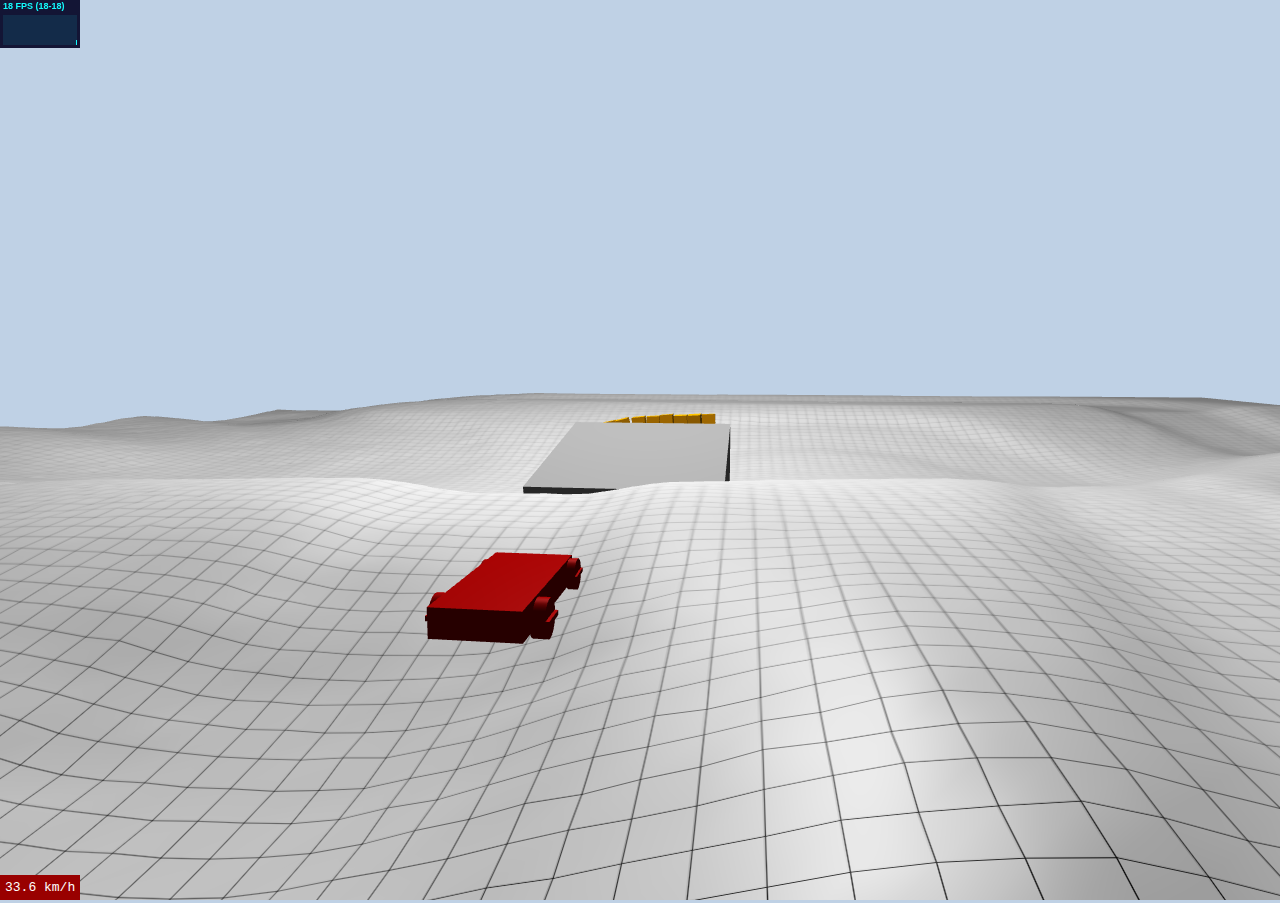
==== index.html @ f3095230 "integrated gamepad support" ====
<!DOCTYPE html>
<html lang="en">
    <head>
        <title>demo 1</title>
        <meta charset="utf-8">
        <meta name="viewport" content="width=device-width, user-scalable=no, minimum-scale=1.0, maximum-scale=1.0">
        <link rel="icon" href="data:,">
        <link rel="stylesheet" href="main.css">
    </head>
    <body>
		<div id="speedometer">0.0 km/h</div>

		<script src="./src/ext/ammo/ammo.js"></script>

        <script src="./src/ext/three/three.min.js"></script>
        <script src="./src/ext/three/OrbitControls.js"></script>
        <script src="./src/ext/three/stats.min.js"></script>

        <script src="./src/ext/noise.js"></script>
        <script src="./src/gamepad3.js"></script>

        <script src="./src/objects.js"></script>
        <script src="./src/terrain.js"></script>
        <script src="./src/car.js"></script>
        <script src="./src/main.js"></script>
    </body>
</html>
---- main.css ----
body {
    color: #61443e;
    font-family:Monospace;
    font-size:13px;
    text-align:center;
    background-color: #bfd1e5;
    margin: 0px;
    overflow: hidden;
}

#speedometer {
    color: #ffffff;
    background-color: #990000;
    position: absolute;
    bottom: 0px;
    padding: 5px;
}
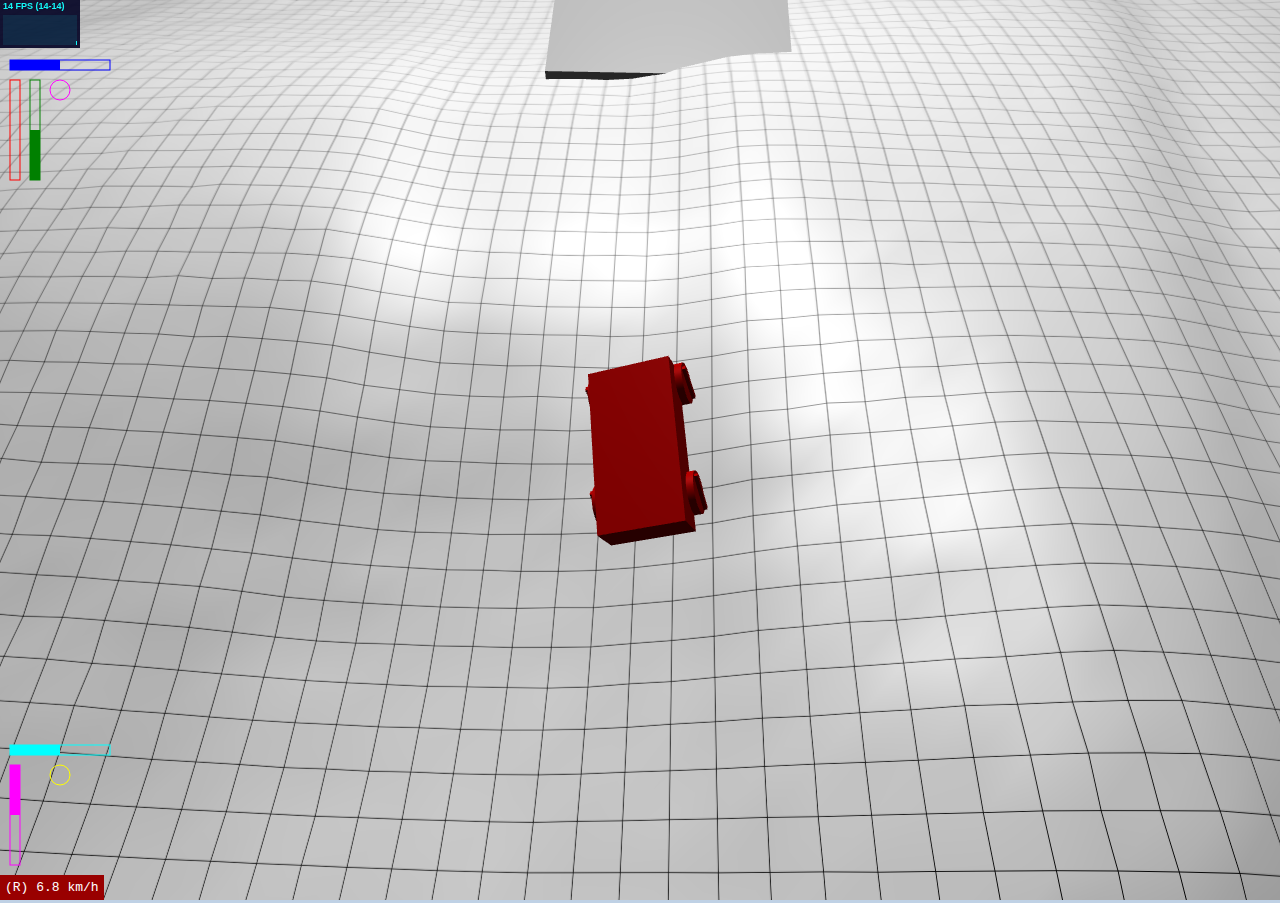
==== commit f00aa431: "added input ui to create UI overlays. added 2 implementations to see gamepad/keys input the the driv" ====
--- a/index.html
+++ b/index.html
@@ -18,6 +18,7 @@
 
         <script src="./src/ext/noise.js"></script>
         <script src="./src/gamepad3.js"></script>
+        <script src="./src/input-ui.js"></script>
 
         <script src="./src/objects.js"></script>
         <script src="./src/terrain.js"></script>
--- a/main.css
+++ b/main.css
@@ -15,3 +15,18 @@
     bottom: 0px;
     padding: 5px;
 }
+
+svg {
+    pointer-events: none;
+    position: absolute;
+}
+
+#cu-gamepad {
+    left: 0;
+    bottom: 25px;
+}
+
+#cu-car {
+    left: 0;
+    top: 50px;
+}
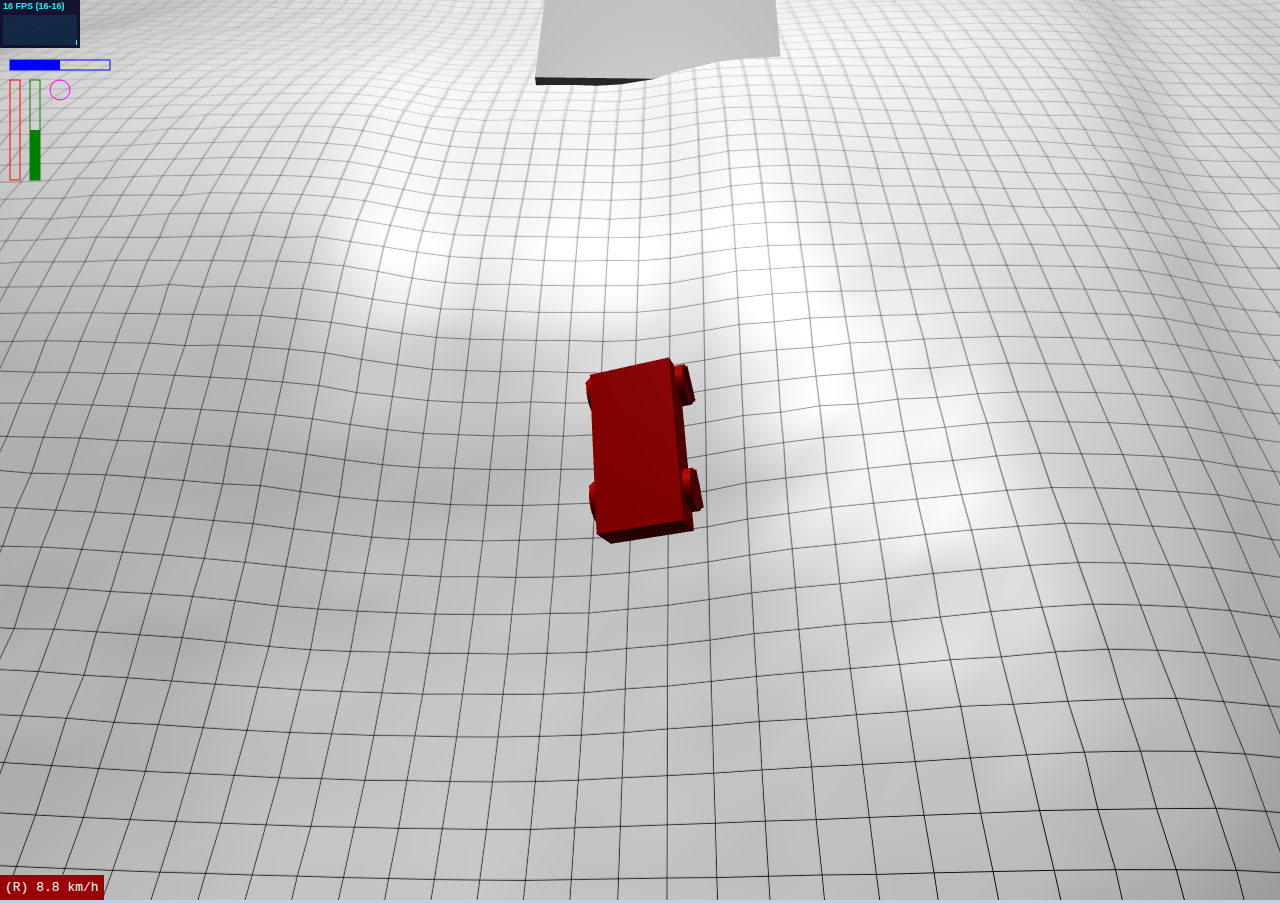
==== commit 368d1f64: "improved virtual gamepad a lot. improved the integration of input devices" ====
--- a/index.html
+++ b/index.html
@@ -17,7 +17,13 @@
         <script src="./src/ext/three/stats.min.js"></script>
 
         <script src="./src/ext/noise.js"></script>
+
+        <script>
+            window.controller = { x:0, y:0, b1:false };
+        </script>
+
         <script src="./src/gamepad3.js"></script>
+        <script src="./src/virtual-gamepad.js"></script>
         <script src="./src/input-ui.js"></script>
 
         <script src="./src/objects.js"></script>
--- a/main.css
+++ b/main.css
@@ -6,6 +6,7 @@
     background-color: #bfd1e5;
     margin: 0px;
     overflow: hidden;
+    touch-action: none;
 }
 
 #speedometer {
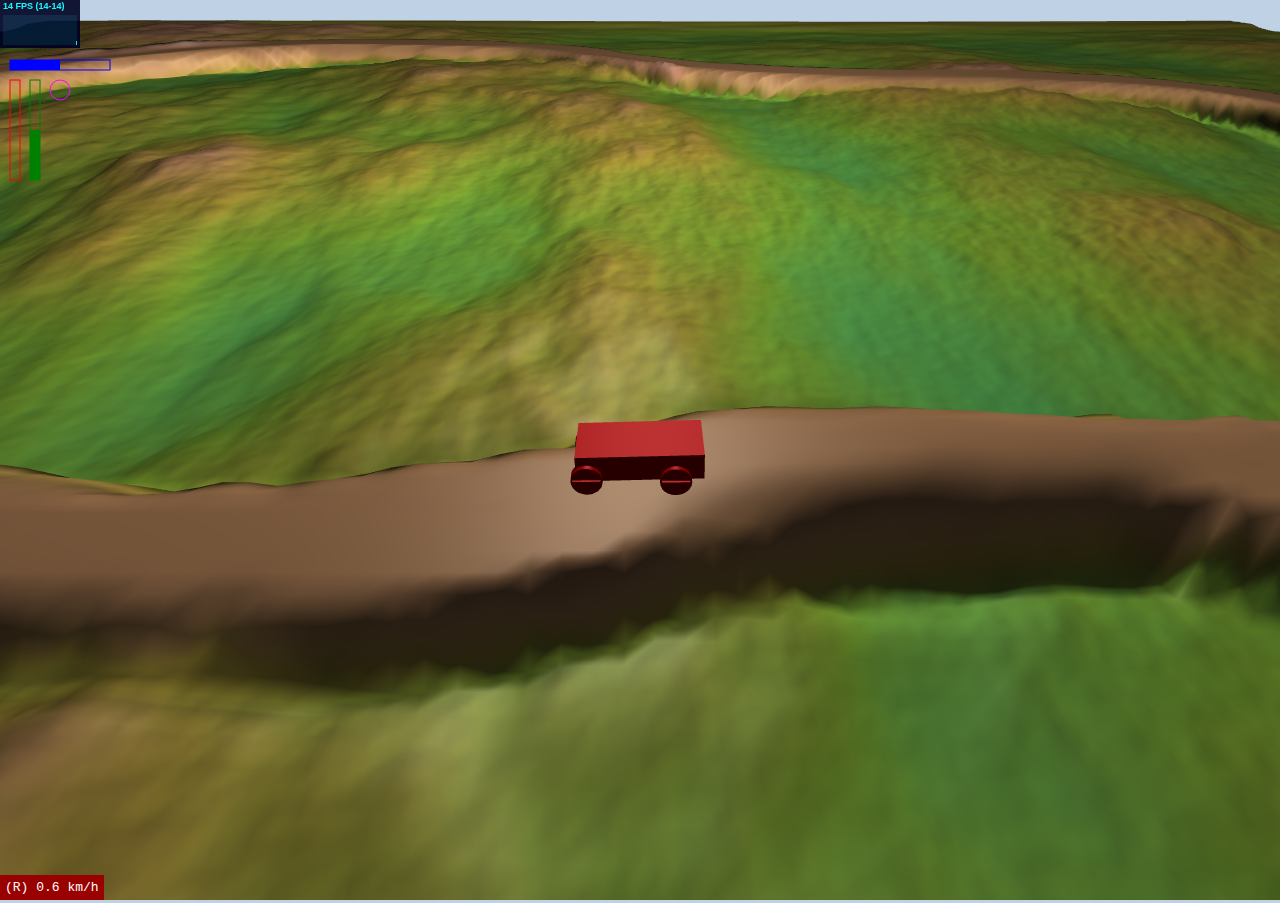
==== commit 20ab28b5: "disabling noise functions. making virtual gamepad only apply to touch devices. adding C binding to t" ====
--- a/index.html
+++ b/index.html
@@ -13,10 +13,9 @@
 		<script src="./src/ext/ammo/ammo.js"></script>
 
         <script src="./src/ext/three/three.min.js"></script>
-        <script src="./src/ext/three/OrbitControls.js"></script>
         <script src="./src/ext/three/stats.min.js"></script>
 
-        <script src="./src/ext/noise.js"></script>
+        <!-- <script src="./src/ext/noise.js"></script> -->
 
         <script>
             window.controller = { x:0, y:0, b1:false };
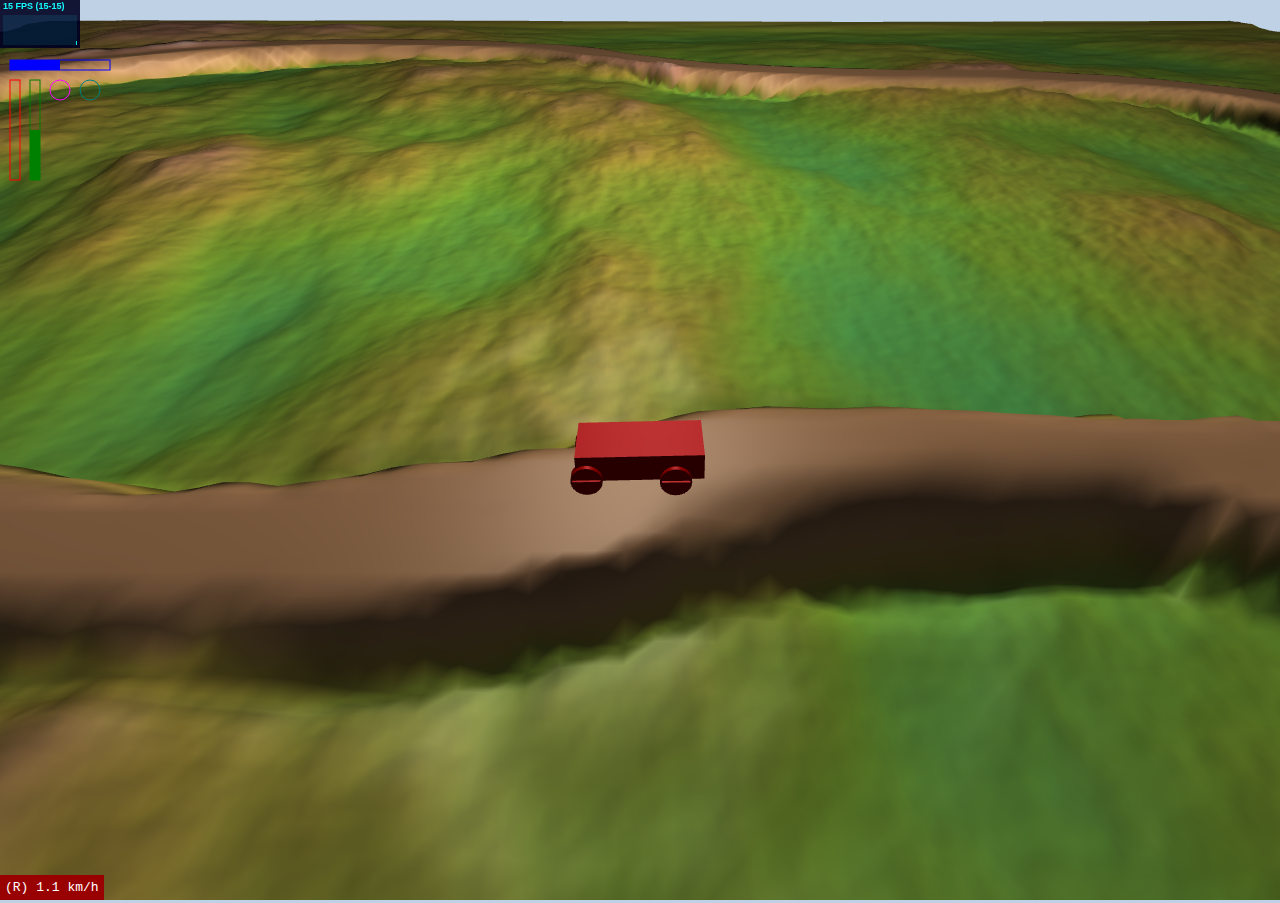
==== commit 2b658cfc: "mapping alternate keys (cursors); b1 and b2 now map camera and recover; minor fix in input-ui; addin" ====
--- a/index.html
+++ b/index.html
@@ -18,7 +18,7 @@
         <!-- <script src="./src/ext/noise.js"></script> -->
 
         <script>
-            window.controller = { x:0, y:0, b1:false };
+            window.controller = { x:0, y:0, b1:false, b2:false };
         </script>
 
         <script src="./src/gamepad3.js"></script>
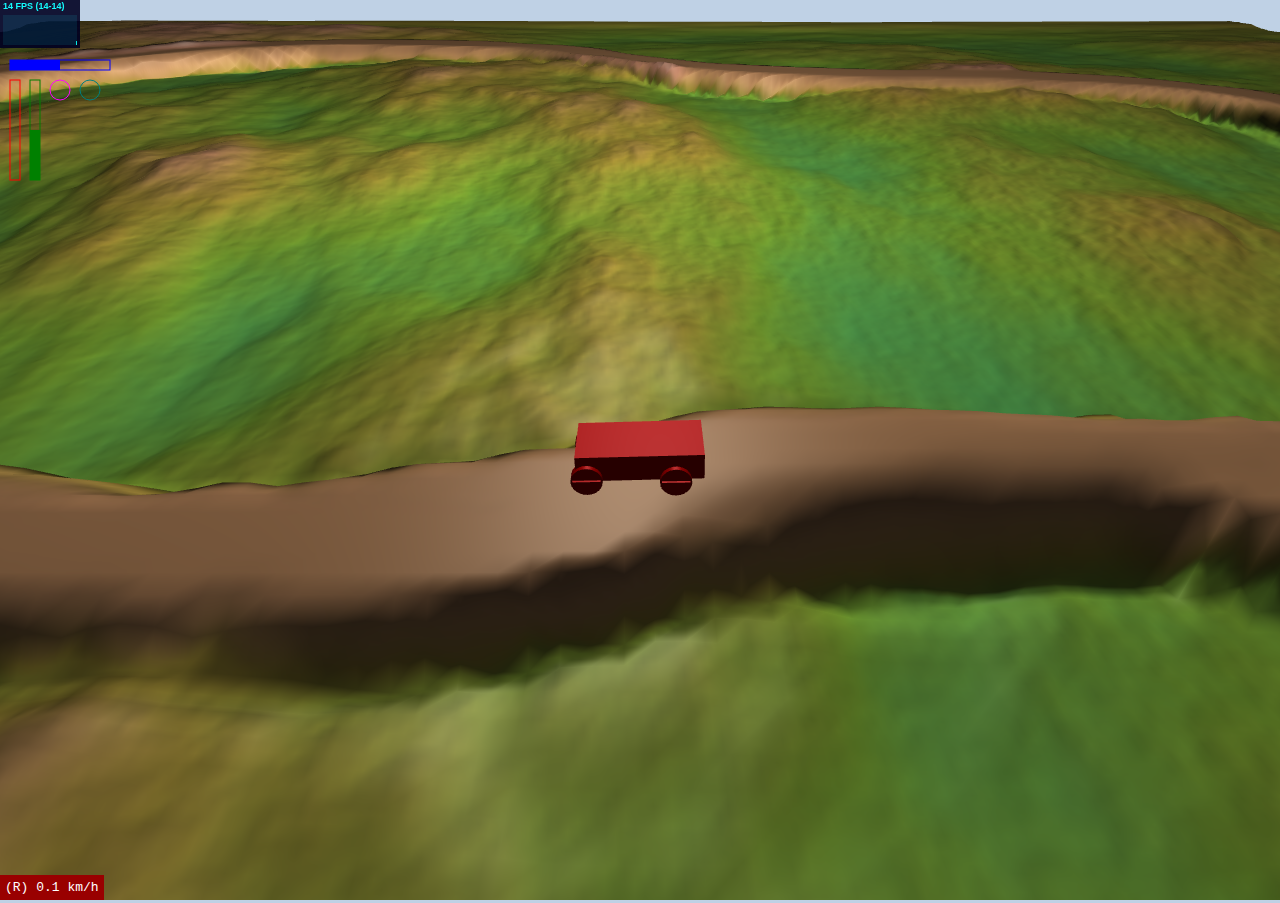
==== commit 99421c51: "tidying up. mapped b2 to the virtual gamepad" ====
--- a/index.html
+++ b/index.html
@@ -21,7 +21,7 @@
             window.controller = { x:0, y:0, b1:false, b2:false };
         </script>
 
-        <script src="./src/gamepad3.js"></script>
+        <script src="./src/gamepad.js"></script>
         <script src="./src/virtual-gamepad.js"></script>
         <script src="./src/input-ui.js"></script>
 
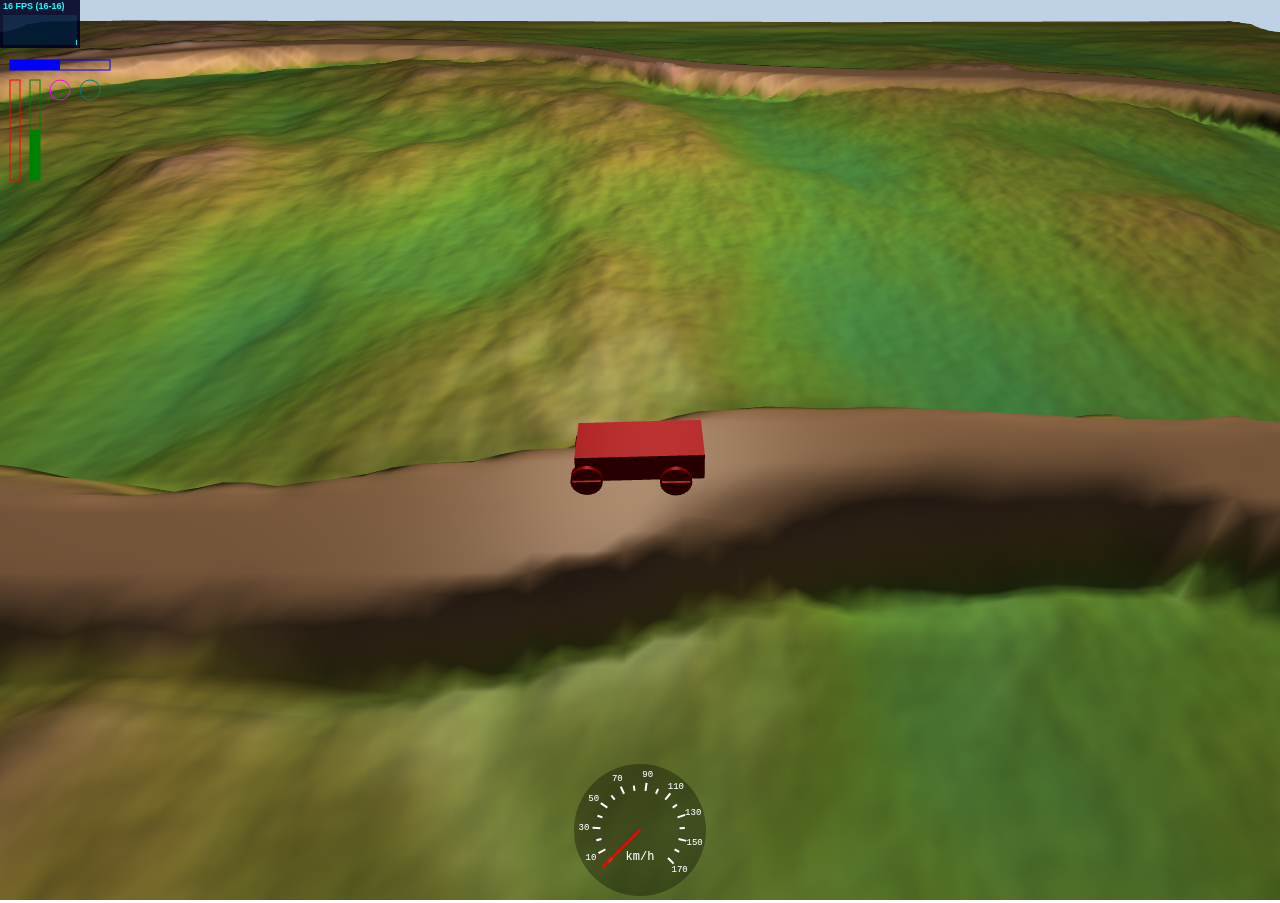
==== commit ccdd171c: "vectorial speedometer :)" ====
--- a/index.html
+++ b/index.html
@@ -8,8 +8,6 @@
         <link rel="stylesheet" href="main.css">
     </head>
     <body>
-		<div id="speedometer">0.0 km/h</div>
-
 		<script src="./src/ext/ammo/ammo.js"></script>
 
         <script src="./src/ext/three/three.min.js"></script>
@@ -24,6 +22,7 @@
         <script src="./src/gamepad.js"></script>
         <script src="./src/virtual-gamepad.js"></script>
         <script src="./src/input-ui.js"></script>
+        <script src="./src/car-hud.js"></script>
 
         <script src="./src/objects.js"></script>
         <script src="./src/terrain.js"></script>
--- a/main.css
+++ b/main.css
@@ -1,20 +1,9 @@
 body {
-    color: #61443e;
-    font-family:Monospace;
-    font-size:13px;
-    text-align:center;
-    background-color: #bfd1e5;
-    margin: 0px;
+    font-family: monospace;
+    font-size: 13px;
+    margin: 0;
     overflow: hidden;
     touch-action: none;
-}
-
-#speedometer {
-    color: #ffffff;
-    background-color: #990000;
-    position: absolute;
-    bottom: 0px;
-    padding: 5px;
 }
 
 svg {
@@ -31,3 +20,9 @@
     left: 0;
     top: 50px;
 }
+
+#car-hud {
+    bottom: 0;
+    left: 50%;
+    margin-left: -70px;
+}
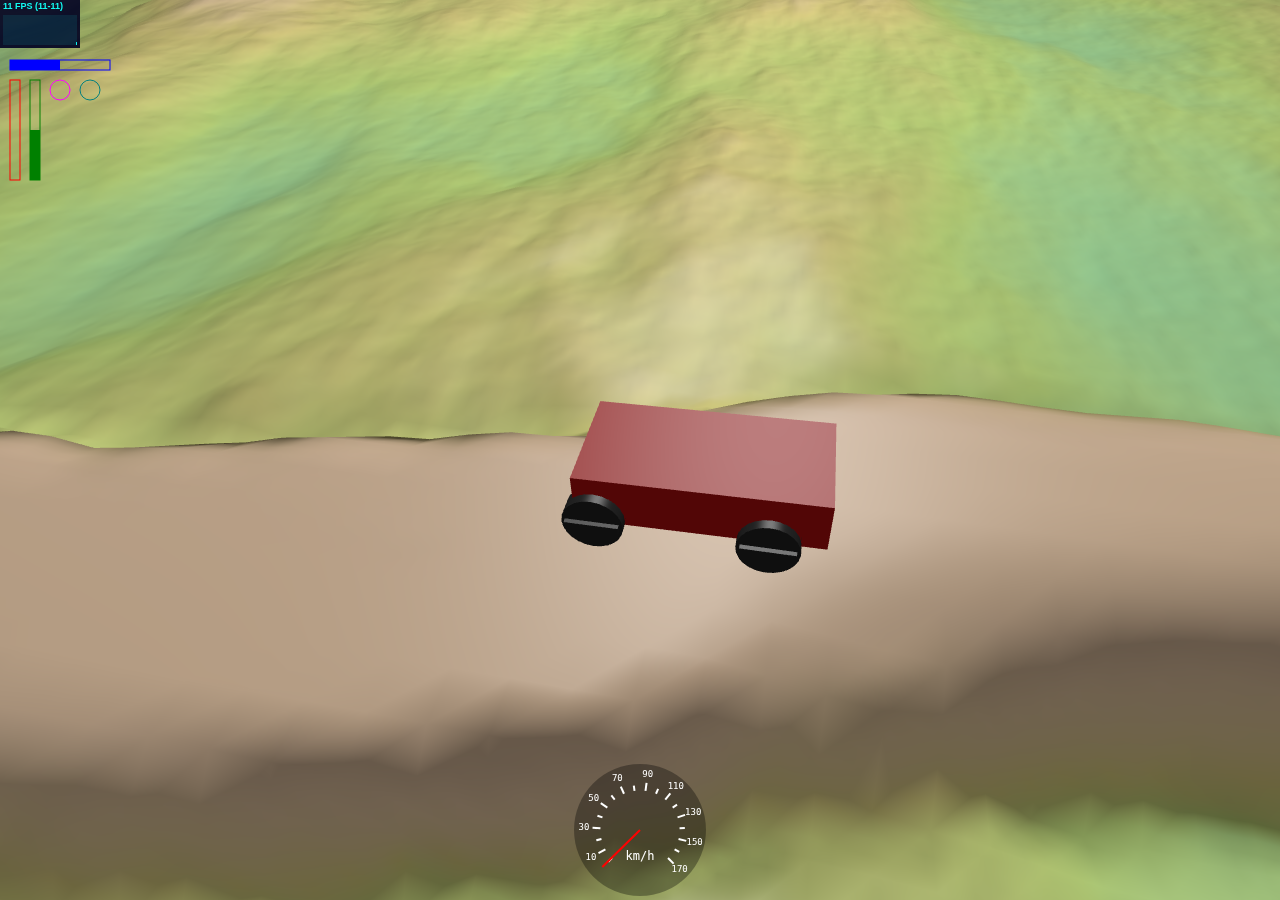
==== commit 9bfba0e7: "improved chase and onboard cameras" ====
--- a/index.html
+++ b/index.html
@@ -17,6 +17,7 @@
 
         <script>
             window.controller = { x:0, y:0, b1:false, b2:false };
+            window.carStats = { speed: 0 };
         </script>
 
         <script src="./src/gamepad.js"></script>
